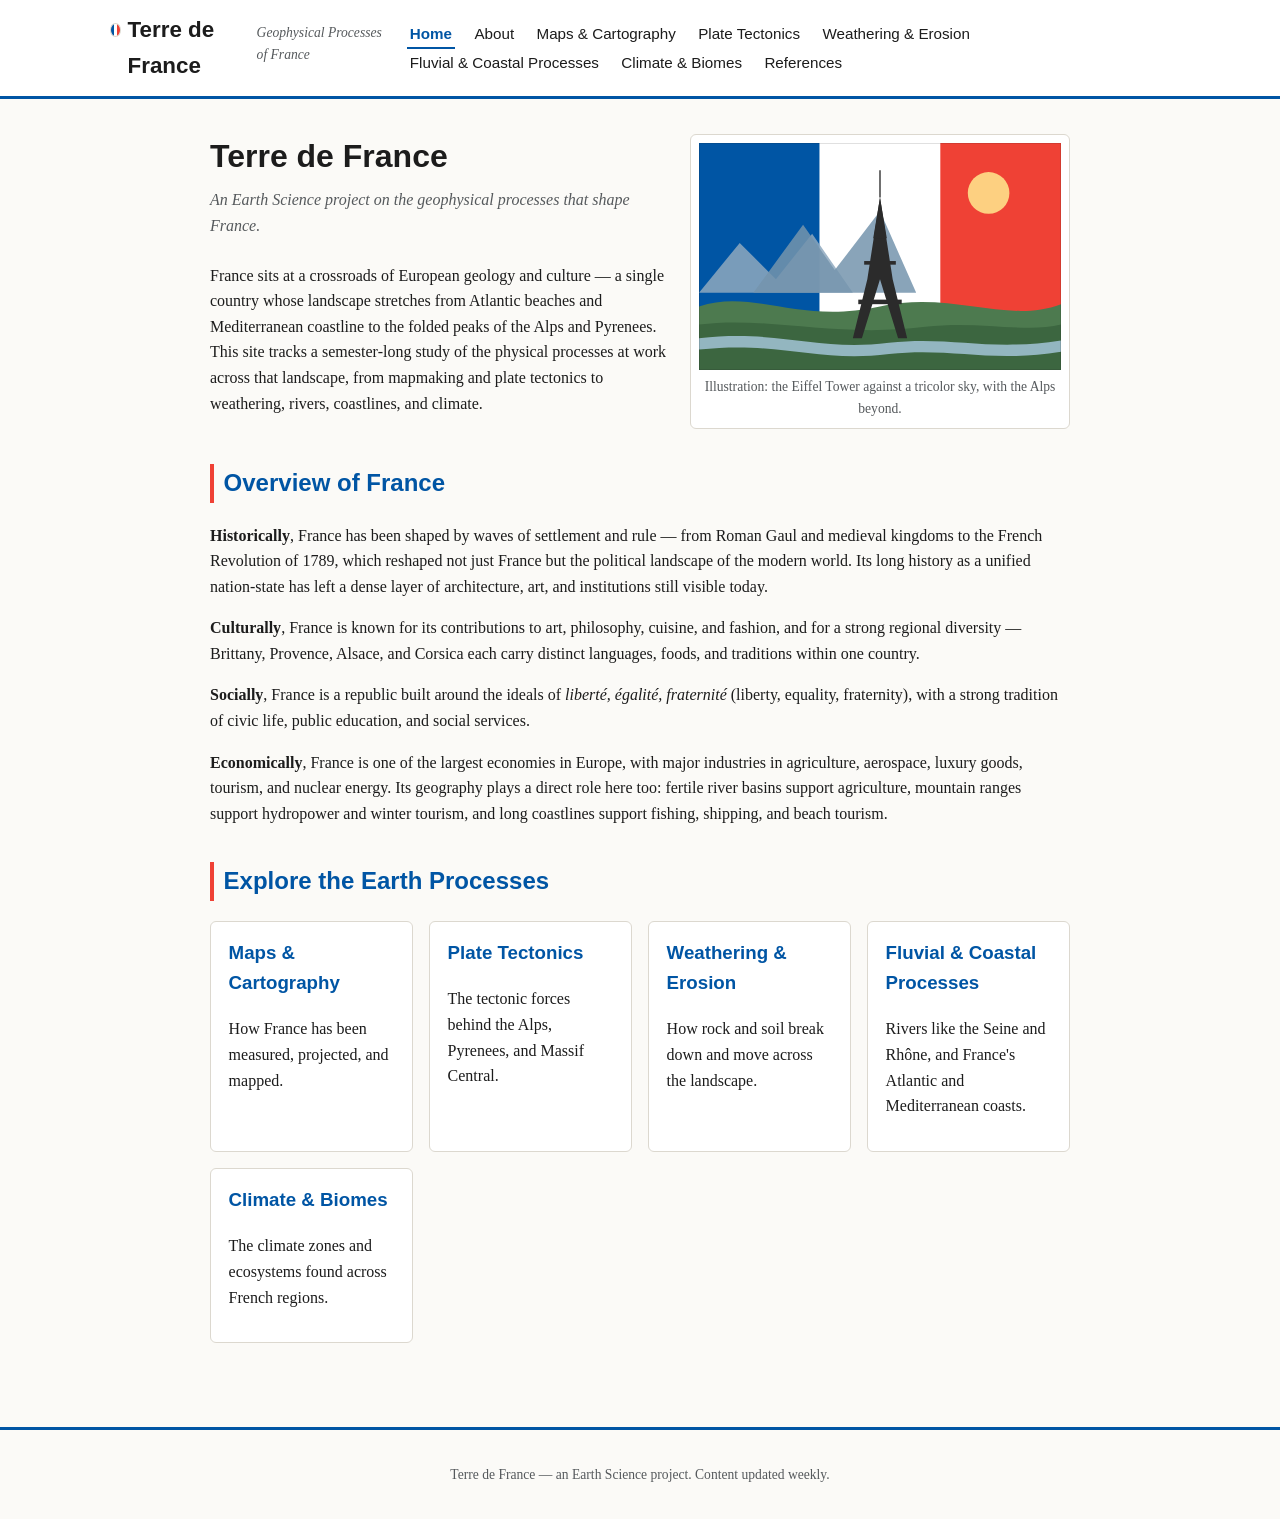
==== index.html @ 57cece55 "Inital site" ====
<!DOCTYPE html>
<html lang="en">
<head>
  <meta charset="UTF-8">
  <meta name="viewport" content="width=device-width, initial-scale=1.0">
  <title>Terre de France | Home</title>
  <meta name="description" content="Terre de France: an Earth Science project exploring the geophysical processes that have shaped France.">
  <link rel="stylesheet" href="css/style.css">
</head>
<body>
  <a href="#main-content" class="skip-link">Skip to main content</a>

  <header class="site-header">
    <div class="header-inner">
      <a href="index.html" class="site-title">
        <span class="flag-dot" aria-hidden="true"></span>
        Terre de France
        <span class="subtitle">Geophysical Processes of France</span>
      </a>
      <button class="nav-toggle" aria-expanded="false" aria-label="Toggle navigation menu">&#9776; Menu</button>
      <nav class="main-nav" aria-label="Primary">
        <ul>
          <li><a href="index.html">Home</a></li>
          <li><a href="about.html">About</a></li>
          <li><a href="maps-cartography.html">Maps &amp; Cartography</a></li>
          <li><a href="plate-tectonics.html">Plate Tectonics</a></li>
          <li><a href="weathering-erosion.html">Weathering &amp; Erosion</a></li>
          <li><a href="fluvial-coastlines.html">Fluvial &amp; Coastal Processes</a></li>
          <li><a href="climate-biomes.html">Climate &amp; Biomes</a></li>
          <li><a href="references.html">References</a></li>
        </ul>
      </nav>
    </div>
  </header>

  <main id="main-content">
    <div class="hero">
      <div>
        <div class="page-header" style="border-bottom:none; padding-bottom:0;">
          <h1>Terre de France</h1>
          <p class="lede">An Earth Science project on the geophysical processes that shape France.</p>
        </div>
        <p>
          France sits at a crossroads of European geology and culture &mdash; a single
          country whose landscape stretches from Atlantic beaches and Mediterranean
          coastline to the folded peaks of the Alps and Pyrenees. This site tracks a
          semester-long study of the physical processes at work across that
          landscape, from mapmaking and plate tectonics to weathering, rivers,
          coastlines, and climate.
        </p>
      </div>
      <figure>
        <img src="images/france-hero.svg" alt="Stylized illustration of the Eiffel Tower with the French tricolor sky and the Alps in the background.">
        <figcaption>Illustration: the Eiffel Tower against a tricolor sky, with the Alps beyond.</figcaption>
      </figure>
    </div>

    <section aria-labelledby="overview-heading">
      <h2 id="overview-heading">Overview of France</h2>
      <p>
        <strong>Historically</strong>, France has been shaped by waves of settlement
        and rule &mdash; from Roman Gaul and medieval kingdoms to the French
        Revolution of 1789, which reshaped not just France but the political
        landscape of the modern world. Its long history as a unified nation-state
        has left a dense layer of architecture, art, and institutions still visible
        today.
      </p>
      <p>
        <strong>Culturally</strong>, France is known for its contributions to art,
        philosophy, cuisine, and fashion, and for a strong regional diversity &mdash;
        Brittany, Provence, Alsace, and Corsica each carry distinct languages,
        foods, and traditions within one country.
      </p>
      <p>
        <strong>Socially</strong>, France is a republic built around the ideals of
        <em>liberté, égalité, fraternité</em> (liberty, equality, fraternity), with a
        strong tradition of civic life, public education, and social services.
      </p>
      <p>
        <strong>Economically</strong>, France is one of the largest economies in
        Europe, with major industries in agriculture, aerospace, luxury goods,
        tourism, and nuclear energy. Its geography plays a direct role here too:
        fertile river basins support agriculture, mountain ranges support hydropower
        and winter tourism, and long coastlines support fishing, shipping, and beach
        tourism.
      </p>
    </section>

    <section aria-labelledby="explore-heading">
      <h2 id="explore-heading">Explore the Earth Processes</h2>
      <div class="card-grid">
        <div class="card">
          <h3><a href="maps-cartography.html">Maps &amp; Cartography</a></h3>
          <p>How France has been measured, projected, and mapped.</p>
        </div>
        <div class="card">
          <h3><a href="plate-tectonics.html">Plate Tectonics</a></h3>
          <p>The tectonic forces behind the Alps, Pyrenees, and Massif Central.</p>
        </div>
        <div class="card">
          <h3><a href="weathering-erosion.html">Weathering &amp; Erosion</a></h3>
          <p>How rock and soil break down and move across the landscape.</p>
        </div>
        <div class="card">
          <h3><a href="fluvial-coastlines.html">Fluvial &amp; Coastal Processes</a></h3>
          <p>Rivers like the Seine and Rhône, and France's Atlantic and Mediterranean coasts.</p>
        </div>
        <div class="card">
          <h3><a href="climate-biomes.html">Climate &amp; Biomes</a></h3>
          <p>The climate zones and ecosystems found across French regions.</p>
        </div>
      </div>
    </section>
  </main>

  <footer class="site-footer">
    <p>Terre de France &mdash; an Earth Science project. Content updated weekly.</p>
  </footer>

  <script src="js/main.js"></script>
</body>
</html>
---- css/style.css ----
/* ==========================================================================
   TerreDeFrance — shared stylesheet
   ========================================================================== */

:root {
  --color-blue: #0055a4;
  --color-red: #ef4135;
  --color-ink: #1c1c1c;
  --color-muted: #55595c;
  --color-bg: #fbfaf7;
  --color-panel: #ffffff;
  --color-border: #dcd8cf;
  --max-width: 900px;
  --radius: 6px;
  --font-body: "Georgia", "Iowan Old Style", "Palatino Linotype", serif;
  --font-heading: "Trebuchet MS", "Segoe UI", Verdana, sans-serif;
}

* {
  box-sizing: border-box;
}

html {
  scroll-behavior: smooth;
}

body {
  margin: 0;
  font-family: var(--font-body);
  color: var(--color-ink);
  background: var(--color-bg);
  line-height: 1.6;
}

img {
  max-width: 100%;
  display: block;
}

a {
  color: var(--color-blue);
  text-decoration: none;
}

a:hover,
a:focus {
  text-decoration: underline;
}

/* ---------- Skip link ---------- */
.skip-link {
  position: absolute;
  left: -999px;
  top: 0;
  background: var(--color-red);
  color: #fff;
  padding: 0.5rem 1rem;
  z-index: 100;
}

.skip-link:focus {
  left: 0;
}

/* ---------- Site header / nav ---------- */
.site-header {
  background: var(--color-panel);
  border-bottom: 3px solid var(--color-blue);
  position: sticky;
  top: 0;
  z-index: 50;
}

.header-inner {
  max-width: 1100px;
  margin: 0 auto;
  padding: 0.75rem 1.25rem;
  display: flex;
  align-items: center;
  justify-content: space-between;
  gap: 1rem;
}

.site-title {
  font-family: var(--font-heading);
  font-size: 1.4rem;
  font-weight: bold;
  color: var(--color-ink);
  display: flex;
  align-items: baseline;
  gap: 0.4rem;
}

.site-title .flag-dot {
  display: inline-flex;
  width: 0.9rem;
  height: 0.9rem;
  border-radius: 50%;
  background: linear-gradient(90deg, var(--color-blue) 33%, #fff 33% 66%, var(--color-red) 66%);
  border: 1px solid var(--color-border);
}

.site-title .subtitle {
  font-family: var(--font-body);
  font-style: italic;
  font-size: 0.85rem;
  color: var(--color-muted);
  font-weight: normal;
}

.nav-toggle {
  display: none;
  background: none;
  border: 1px solid var(--color-border);
  border-radius: var(--radius);
  padding: 0.4rem 0.6rem;
  font-size: 1rem;
  cursor: pointer;
}

.main-nav ul {
  list-style: none;
  margin: 0;
  padding: 0;
  display: flex;
  flex-wrap: wrap;
  gap: 0.25rem 1rem;
}

.main-nav a {
  font-family: var(--font-heading);
  font-size: 0.95rem;
  color: var(--color-ink);
  padding: 0.35rem 0.2rem;
  border-bottom: 2px solid transparent;
}

.main-nav a:hover {
  text-decoration: none;
  border-bottom-color: var(--color-red);
}

.main-nav a[aria-current="page"] {
  color: var(--color-blue);
  border-bottom-color: var(--color-blue);
  font-weight: bold;
}

/* ---------- Layout ---------- */
main {
  max-width: var(--max-width);
  margin: 0 auto;
  padding: 2rem 1.25rem 3rem;
}

.page-header {
  margin-bottom: 1.5rem;
  border-bottom: 1px solid var(--color-border);
  padding-bottom: 1rem;
}

.page-header h1 {
  font-family: var(--font-heading);
  margin: 0 0 0.35rem;
  color: var(--color-ink);
}

.page-header .lede {
  color: var(--color-muted);
  font-style: italic;
  margin: 0;
}

section {
  margin-bottom: 2.25rem;
}

h2 {
  font-family: var(--font-heading);
  color: var(--color-blue);
  border-left: 4px solid var(--color-red);
  padding-left: 0.6rem;
  margin-top: 0;
}

h3 {
  font-family: var(--font-heading);
  color: var(--color-ink);
}

/* ---------- Hero (home page) ---------- */
.hero {
  display: grid;
  grid-template-columns: 1.2fr 1fr;
  gap: 1.5rem;
  align-items: center;
  margin-bottom: 2rem;
}

.hero figure {
  margin: 0;
  background: var(--color-panel);
  border: 1px solid var(--color-border);
  border-radius: var(--radius);
  padding: 0.5rem;
}

.hero figcaption {
  font-size: 0.85rem;
  color: var(--color-muted);
  text-align: center;
  margin-top: 0.4rem;
}

/* ---------- Cards / grids ---------- */
.card-grid {
  display: grid;
  grid-template-columns: repeat(auto-fit, minmax(200px, 1fr));
  gap: 1rem;
}

.card {
  background: var(--color-panel);
  border: 1px solid var(--color-border);
  border-radius: var(--radius);
  padding: 1rem 1.1rem;
}

.card h3 {
  margin-top: 0;
}

/* ---------- Fact / callout boxes ---------- */
.callout {
  background: var(--color-panel);
  border-left: 4px solid var(--color-blue);
  border-radius: var(--radius);
  padding: 1rem 1.25rem;
}

.callout.reflection {
  border-left-color: var(--color-red);
}

.scripture {
  font-style: italic;
  border-left: 3px solid var(--color-border);
  padding-left: 1rem;
  color: var(--color-muted);
}

.placeholder-note {
  display: inline-block;
  background: #fff7e6;
  border: 1px dashed #c9a34e;
  color: #6b5215;
  font-family: var(--font-heading);
  font-size: 0.82rem;
  padding: 0.5rem 0.75rem;
  border-radius: var(--radius);
  margin: 0.5rem 0 1rem;
}

/* ---------- Research placeholder pages ---------- */
.research-status {
  display: inline-block;
  background: #eef4fb;
  color: var(--color-blue);
  font-family: var(--font-heading);
  font-size: 0.8rem;
  padding: 0.25rem 0.6rem;
  border-radius: 999px;
  border: 1px solid var(--color-blue);
}

.topic-nav {
  margin-top: 2.5rem;
  padding-top: 1rem;
  border-top: 1px solid var(--color-border);
  display: flex;
  justify-content: space-between;
  font-family: var(--font-heading);
  font-size: 0.9rem;
}

/* ---------- References page ---------- */
.reference-list {
  list-style: none;
  margin: 0;
  padding: 0;
}

.reference-list li {
  padding: 0.9rem 0;
  border-bottom: 1px solid var(--color-border);
}

.reference-entry {
  padding-left: 2rem;
  text-indent: -2rem;
}

.reference-entry.example {
  color: var(--color-muted);
}

.reference-entry .tag {
  display: inline-block;
  font-family: var(--font-heading);
  font-size: 0.75rem;
  background: #f1efe8;
  border: 1px solid var(--color-border);
  padding: 0.1rem 0.4rem;
  border-radius: 4px;
  margin-right: 0.4rem;
  text-indent: 0;
}

/* ---------- Footer ---------- */
.site-footer {
  border-top: 3px solid var(--color-blue);
  padding: 1.25rem;
  text-align: center;
  font-size: 0.85rem;
  color: var(--color-muted);
}

/* ---------- Responsive ---------- */
@media (max-width: 700px) {
  .hero {
    grid-template-columns: 1fr;
  }

  .nav-toggle {
    display: inline-block;
  }

  .main-nav {
    display: none;
    width: 100%;
  }

  .main-nav.open {
    display: block;
  }

  .main-nav ul {
    flex-direction: column;
    padding: 0.5rem 0 0.75rem;
  }

  .header-inner {
    flex-wrap: wrap;
  }
}
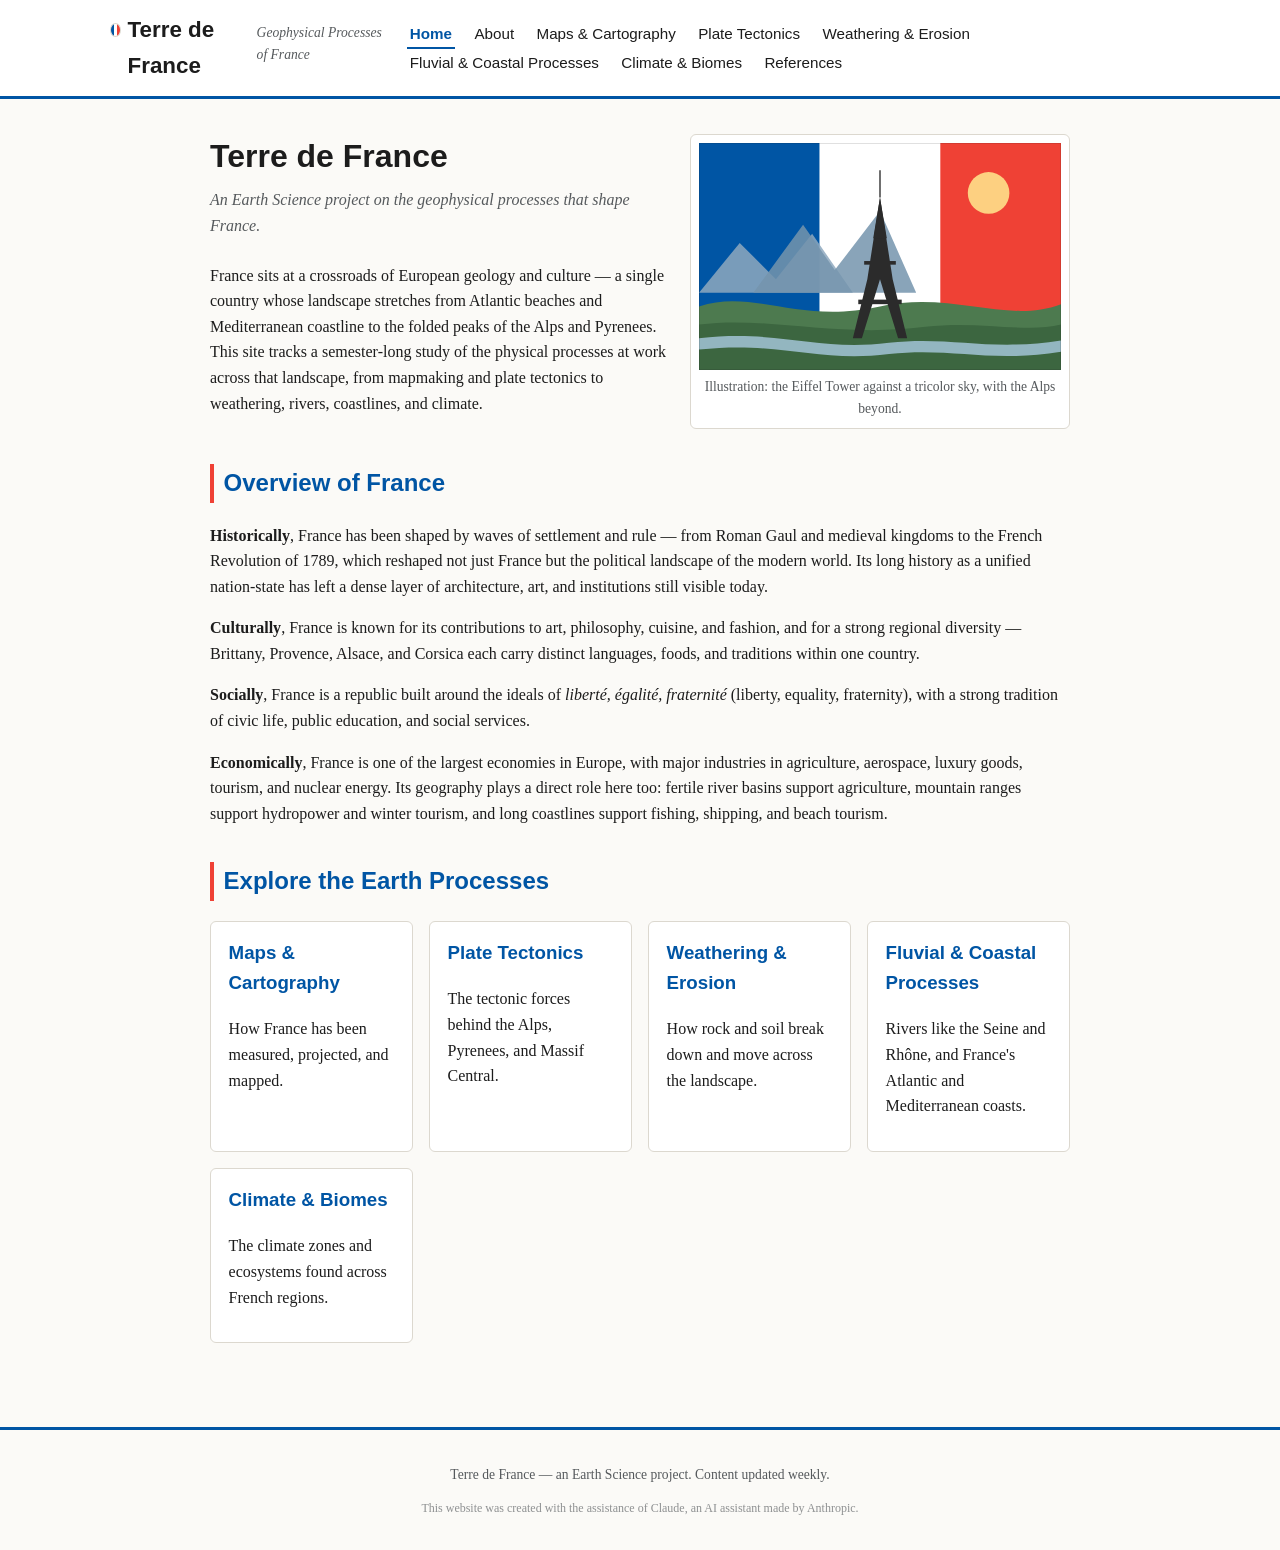
==== commit dd595555: "Added AI Disclaimer to footer" ====
--- a/index.html
+++ b/index.html
@@ -115,6 +115,7 @@
 
   <footer class="site-footer">
     <p>Terre de France &mdash; an Earth Science project. Content updated weekly.</p>
+    <p class="footer-disclaimer">This website was created with the assistance of Claude, an AI assistant made by Anthropic.</p>
   </footer>
 
   <script src="js/main.js"></script>
--- a/css/style.css
+++ b/css/style.css
@@ -325,6 +325,12 @@
   color: var(--color-muted);
 }
 
+.footer-disclaimer {
+  margin-top: 0.4rem;
+  font-size: 0.75rem;
+  opacity: 0.65;
+}
+
 /* ---------- Responsive ---------- */
 @media (max-width: 700px) {
   .hero {
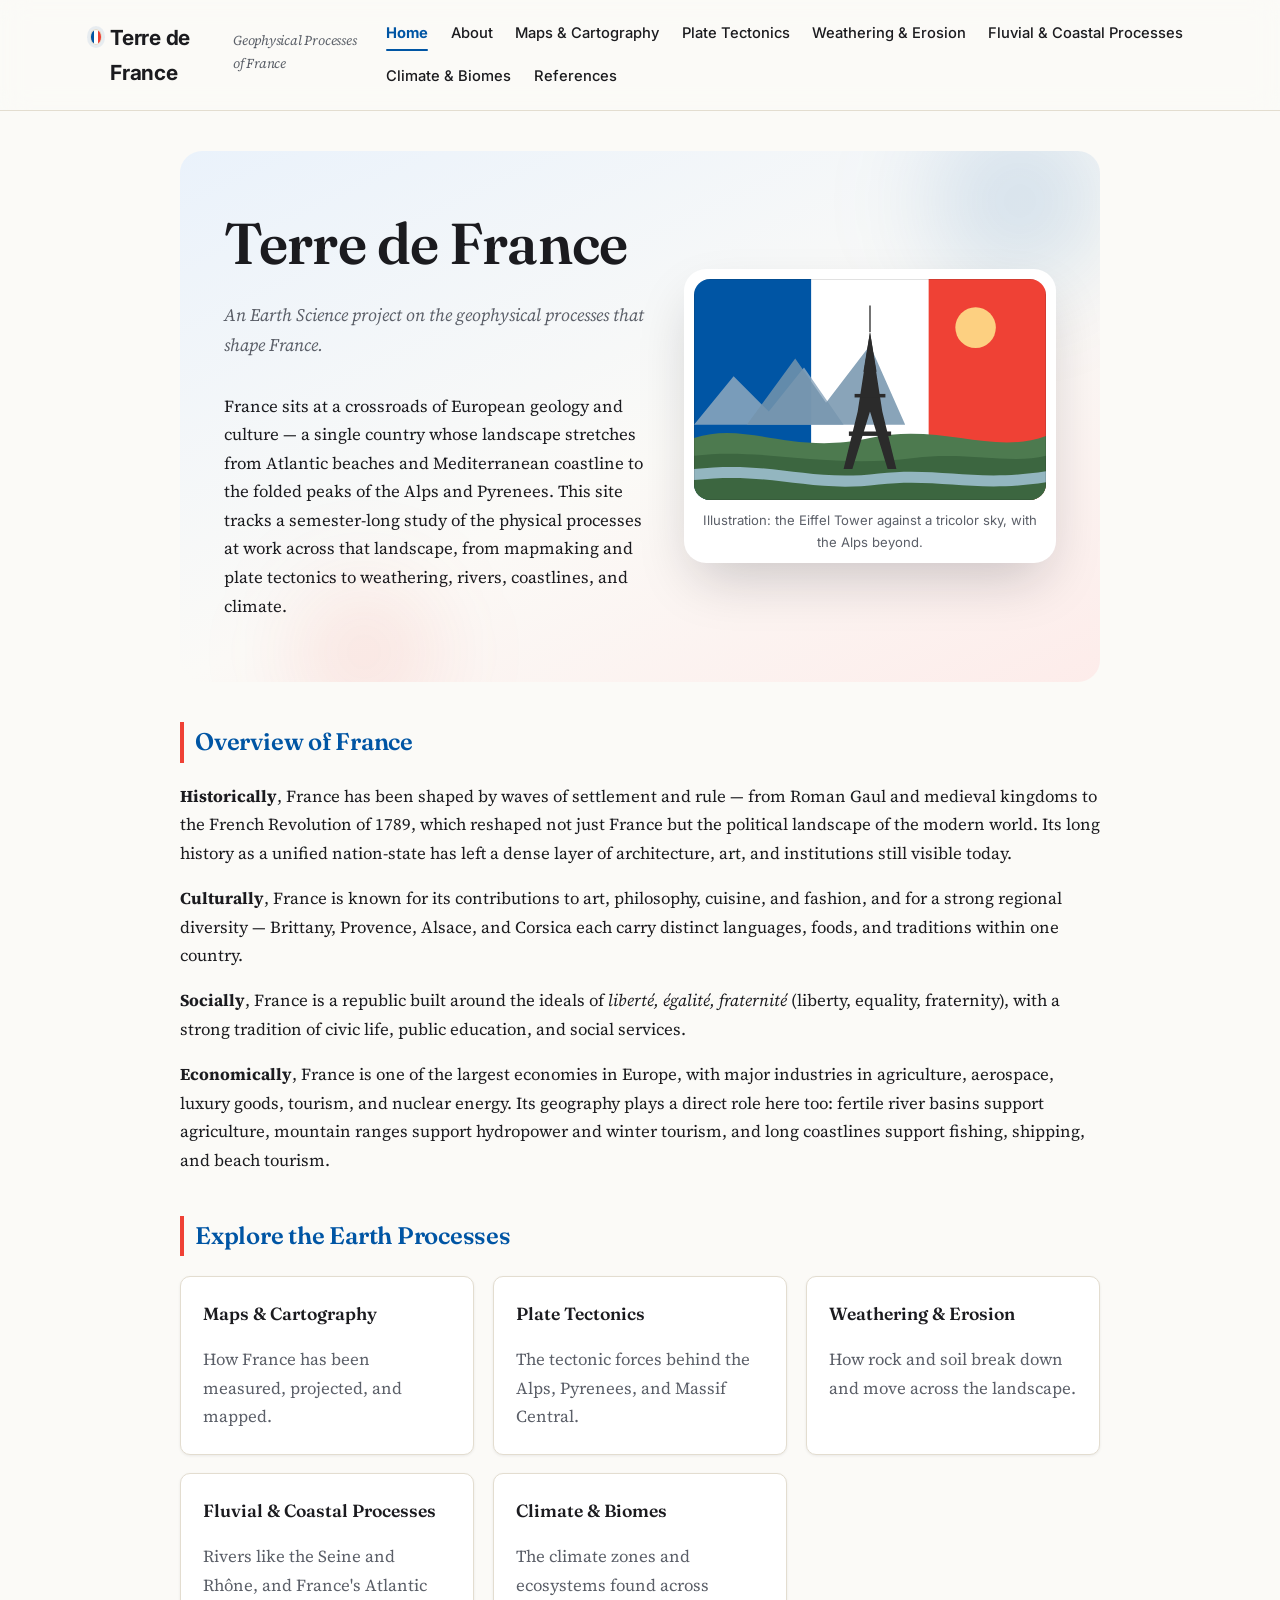
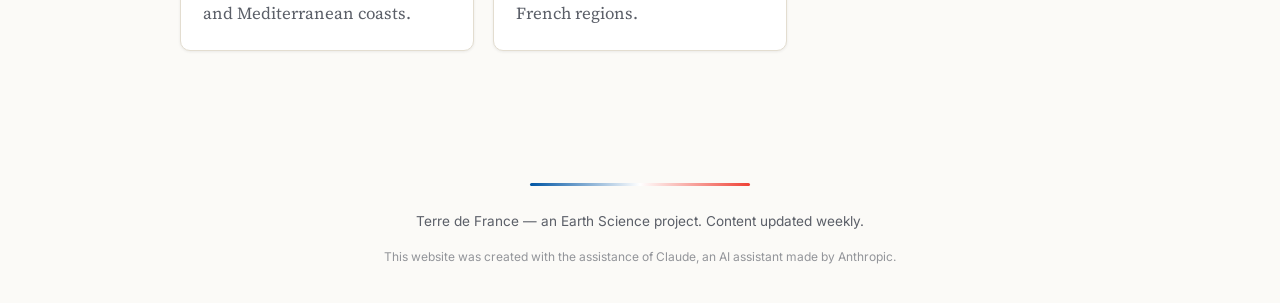
==== commit 6f68d0b1: "Added animations and general mondern website updates" ====
--- a/index.html
+++ b/index.html
@@ -5,6 +5,9 @@
   <meta name="viewport" content="width=device-width, initial-scale=1.0">
   <title>Terre de France | Home</title>
   <meta name="description" content="Terre de France: an Earth Science project exploring the geophysical processes that have shaped France.">
+  <link rel="preconnect" href="https://fonts.googleapis.com">
+  <link rel="preconnect" href="https://fonts.gstatic.com" crossorigin>
+  <link href="https://fonts.googleapis.com/css2?family=Fraunces:opsz,wght@9..144,500;9..144,600;9..144,700&family=Source+Serif+4:opsz,wght@8..60,400;8..60,600&family=Inter:wght@400;500;600;700&display=swap" rel="stylesheet">
   <link rel="stylesheet" href="css/style.css">
 </head>
 <body>
--- a/css/style.css
+++ b/css/style.css
@@ -4,16 +4,31 @@
 
 :root {
   --color-blue: #0055a4;
+  --color-blue-deep: #00385f;
+  --color-blue-tint: #eaf2fb;
   --color-red: #ef4135;
-  --color-ink: #1c1c1c;
-  --color-muted: #55595c;
+  --color-red-deep: #b92a20;
+  --color-red-tint: #fdecea;
+  --color-ink: #1b1b1f;
+  --color-muted: #5b5f68;
   --color-bg: #fbfaf7;
   --color-panel: #ffffff;
-  --color-border: #dcd8cf;
-  --max-width: 900px;
-  --radius: 6px;
-  --font-body: "Georgia", "Iowan Old Style", "Palatino Linotype", serif;
-  --font-heading: "Trebuchet MS", "Segoe UI", Verdana, sans-serif;
+  --color-border: #e3ddd0;
+
+  --max-width: 960px;
+  --radius: 10px;
+  --radius-lg: 22px;
+
+  --shadow-sm: 0 1px 3px rgba(20, 20, 30, 0.07);
+  --shadow-md: 0 10px 30px -6px rgba(20, 20, 30, 0.14);
+  --shadow-lg: 0 24px 56px -12px rgba(20, 20, 30, 0.22);
+
+  --font-display: "Fraunces", "Iowan Old Style", Georgia, serif;
+  --font-body: "Source Serif 4", Georgia, "Iowan Old Style", serif;
+  --font-heading: "Fraunces", "Iowan Old Style", Georgia, serif;
+  --font-ui: "Inter", "Segoe UI", Verdana, sans-serif;
+
+  --ease: cubic-bezier(0.22, 1, 0.36, 1);
 }
 
 * {
@@ -29,7 +44,8 @@
   font-family: var(--font-body);
   color: var(--color-ink);
   background: var(--color-bg);
-  line-height: 1.6;
+  line-height: 1.7;
+  font-size: 1.05rem;
 }
 
 img {
@@ -40,11 +56,38 @@
 a {
   color: var(--color-blue);
   text-decoration: none;
+  transition: color 0.15s var(--ease);
 }
 
 a:hover,
 a:focus {
   text-decoration: underline;
+  color: var(--color-blue-deep);
+}
+
+::selection {
+  background: var(--color-blue-tint);
+  color: var(--color-blue-deep);
+}
+
+/* ---------- Scroll reveal ---------- */
+[data-reveal] {
+  opacity: 0;
+  transform: translateY(22px);
+  transition: opacity 0.7s var(--ease), transform 0.7s var(--ease);
+}
+
+[data-reveal].is-visible {
+  opacity: 1;
+  transform: none;
+}
+
+@media (prefers-reduced-motion: reduce) {
+  [data-reveal] {
+    opacity: 1 !important;
+    transform: none !important;
+    transition: none !important;
+  }
 }
 
 /* ---------- Skip link ---------- */
@@ -56,6 +99,7 @@
   color: #fff;
   padding: 0.5rem 1rem;
   z-index: 100;
+  border-radius: 0 0 var(--radius) 0;
 }
 
 .skip-link:focus {
@@ -64,17 +108,25 @@
 
 /* ---------- Site header / nav ---------- */
 .site-header {
-  background: var(--color-panel);
-  border-bottom: 3px solid var(--color-blue);
+  background: rgba(251, 250, 247, 0.82);
+  backdrop-filter: blur(14px) saturate(1.3);
+  -webkit-backdrop-filter: blur(14px) saturate(1.3);
+  border-bottom: 1px solid var(--color-border);
   position: sticky;
   top: 0;
   z-index: 50;
+  transition: box-shadow 0.3s var(--ease), background 0.3s var(--ease);
+}
+
+.site-header.is-scrolled {
+  background: rgba(251, 250, 247, 0.94);
+  box-shadow: var(--shadow-sm);
 }
 
 .header-inner {
-  max-width: 1100px;
+  max-width: 1140px;
   margin: 0 auto;
-  padding: 0.75rem 1.25rem;
+  padding: 0.85rem 1.25rem;
   display: flex;
   align-items: center;
   justify-content: space-between;
@@ -82,22 +134,24 @@
 }
 
 .site-title {
-  font-family: var(--font-heading);
-  font-size: 1.4rem;
-  font-weight: bold;
+  font-family: var(--font-ui);
+  font-size: 1.3rem;
+  font-weight: 700;
+  letter-spacing: -0.01em;
   color: var(--color-ink);
   display: flex;
   align-items: baseline;
-  gap: 0.4rem;
+  gap: 0.5rem;
 }
 
 .site-title .flag-dot {
   display: inline-flex;
-  width: 0.9rem;
-  height: 0.9rem;
+  width: 0.95rem;
+  height: 0.95rem;
   border-radius: 50%;
   background: linear-gradient(90deg, var(--color-blue) 33%, #fff 33% 66%, var(--color-red) 66%);
   border: 1px solid var(--color-border);
+  box-shadow: 0 0 0 3px rgba(0, 85, 164, 0.08);
 }
 
 .site-title .subtitle {
@@ -112,10 +166,17 @@
   display: none;
   background: none;
   border: 1px solid var(--color-border);
-  border-radius: var(--radius);
-  padding: 0.4rem 0.6rem;
-  font-size: 1rem;
+  border-radius: 999px;
+  padding: 0.45rem 0.9rem;
+  font-family: var(--font-ui);
+  font-size: 0.9rem;
   cursor: pointer;
+  transition: border-color 0.2s var(--ease), background 0.2s var(--ease);
+}
+
+.nav-toggle:hover {
+  border-color: var(--color-blue);
+  background: var(--color-blue-tint);
 }
 
 .main-nav ul {
@@ -124,110 +185,230 @@
   padding: 0;
   display: flex;
   flex-wrap: wrap;
-  gap: 0.25rem 1rem;
+  gap: 0.25rem 1.1rem;
 }
 
 .main-nav a {
-  font-family: var(--font-heading);
-  font-size: 0.95rem;
-  color: var(--color-ink);
-  padding: 0.35rem 0.2rem;
-  border-bottom: 2px solid transparent;
+  position: relative;
+  font-family: var(--font-ui);
+  font-size: 0.92rem;
+  font-weight: 500;
+  color: var(--color-ink);
+  padding: 0.45rem 0.15rem;
+  display: inline-block;
+}
+
+.main-nav a::after {
+  content: "";
+  position: absolute;
+  left: 0.15rem;
+  right: 0.15rem;
+  bottom: 0.15rem;
+  height: 2px;
+  background: var(--color-red);
+  border-radius: 2px;
+  transform: scaleX(0);
+  transform-origin: left;
+  transition: transform 0.25s var(--ease);
 }
 
 .main-nav a:hover {
   text-decoration: none;
-  border-bottom-color: var(--color-red);
+  color: var(--color-ink);
+}
+
+.main-nav a:hover::after {
+  transform: scaleX(1);
 }
 
 .main-nav a[aria-current="page"] {
   color: var(--color-blue);
-  border-bottom-color: var(--color-blue);
-  font-weight: bold;
+  font-weight: 700;
+}
+
+.main-nav a[aria-current="page"]::after {
+  background: var(--color-blue);
+  transform: scaleX(1);
 }
 
 /* ---------- Layout ---------- */
 main {
   max-width: var(--max-width);
   margin: 0 auto;
-  padding: 2rem 1.25rem 3rem;
+  padding: 2.5rem 1.25rem 4rem;
 }
 
 .page-header {
-  margin-bottom: 1.5rem;
+  margin-bottom: 2rem;
   border-bottom: 1px solid var(--color-border);
-  padding-bottom: 1rem;
+  padding-bottom: 1.25rem;
 }
 
 .page-header h1 {
-  font-family: var(--font-heading);
-  margin: 0 0 0.35rem;
+  font-family: var(--font-display);
+  font-size: clamp(2rem, 4.5vw, 2.85rem);
+  font-weight: 600;
+  letter-spacing: -0.015em;
+  margin: 0 0 0.5rem;
   color: var(--color-ink);
 }
 
 .page-header .lede {
   color: var(--color-muted);
   font-style: italic;
+  font-size: 1.1rem;
   margin: 0;
 }
 
 section {
-  margin-bottom: 2.25rem;
+  margin-bottom: 2.5rem;
 }
 
 h2 {
-  font-family: var(--font-heading);
+  font-family: var(--font-display);
+  font-weight: 600;
+  font-size: 1.5rem;
+  letter-spacing: -0.01em;
   color: var(--color-blue);
   border-left: 4px solid var(--color-red);
-  padding-left: 0.6rem;
+  padding-left: 0.7rem;
   margin-top: 0;
 }
 
 h3 {
   font-family: var(--font-heading);
+  font-weight: 600;
   color: var(--color-ink);
 }
 
 /* ---------- Hero (home page) ---------- */
 .hero {
+  position: relative;
   display: grid;
-  grid-template-columns: 1.2fr 1fr;
-  gap: 1.5rem;
+  grid-template-columns: 1.15fr 1fr;
+  gap: 2rem;
   align-items: center;
-  margin-bottom: 2rem;
+  margin-bottom: 2.5rem;
+  padding: 2.75rem;
+  border-radius: var(--radius-lg);
+  background: linear-gradient(155deg, var(--color-blue-tint) 0%, var(--color-bg) 55%, var(--color-red-tint) 100%);
+  overflow: hidden;
+  isolation: isolate;
+}
+
+.hero::before,
+.hero::after {
+  content: "";
+  position: absolute;
+  border-radius: 50%;
+  filter: blur(40px);
+  z-index: -1;
+}
+
+.hero::before {
+  width: 280px;
+  height: 280px;
+  top: -90px;
+  right: -60px;
+  background: radial-gradient(circle, rgba(0, 85, 164, 0.18), transparent 70%);
+}
+
+.hero::after {
+  width: 220px;
+  height: 220px;
+  bottom: -80px;
+  left: 8%;
+  background: radial-gradient(circle, rgba(239, 65, 53, 0.14), transparent 70%);
+}
+
+.hero .page-header h1 {
+  font-size: clamp(2.4rem, 5.5vw, 3.6rem);
 }
 
 .hero figure {
   margin: 0;
   background: var(--color-panel);
-  border: 1px solid var(--color-border);
-  border-radius: var(--radius);
-  padding: 0.5rem;
+  border-radius: var(--radius-lg);
+  padding: 0.6rem;
+  box-shadow: var(--shadow-lg);
+  transition: transform 0.4s var(--ease), box-shadow 0.4s var(--ease);
+}
+
+.hero figure:hover {
+  transform: translateY(-4px) rotate(-0.4deg);
+  box-shadow: var(--shadow-lg), 0 0 0 1px rgba(0, 85, 164, 0.08);
+}
+
+.hero figure img {
+  border-radius: calc(var(--radius-lg) - 6px);
 }
 
 .hero figcaption {
-  font-size: 0.85rem;
+  font-family: var(--font-ui);
+  font-size: 0.82rem;
   color: var(--color-muted);
   text-align: center;
-  margin-top: 0.4rem;
+  margin-top: 0.6rem;
 }
 
 /* ---------- Cards / grids ---------- */
 .card-grid {
   display: grid;
-  grid-template-columns: repeat(auto-fit, minmax(200px, 1fr));
-  gap: 1rem;
+  grid-template-columns: repeat(auto-fit, minmax(220px, 1fr));
+  gap: 1.15rem;
 }
 
 .card {
+  position: relative;
   background: var(--color-panel);
   border: 1px solid var(--color-border);
   border-radius: var(--radius);
-  padding: 1rem 1.1rem;
+  padding: 1.35rem 1.4rem;
+  box-shadow: var(--shadow-sm);
+  transition: transform 0.3s var(--ease), box-shadow 0.3s var(--ease), border-color 0.3s var(--ease);
+  overflow: hidden;
+}
+
+.card::before {
+  content: "";
+  position: absolute;
+  top: 0;
+  left: 0;
+  right: 0;
+  height: 3px;
+  background: linear-gradient(90deg, var(--color-blue), var(--color-red));
+  transform: scaleX(0);
+  transform-origin: left;
+  transition: transform 0.3s var(--ease);
+}
+
+.card:hover {
+  transform: translateY(-5px);
+  box-shadow: var(--shadow-md);
+  border-color: transparent;
+}
+
+.card:hover::before {
+  transform: scaleX(1);
 }
 
 .card h3 {
   margin-top: 0;
+  font-size: 1.1rem;
+}
+
+.card h3 a {
+  color: var(--color-ink);
+}
+
+.card h3 a:hover {
+  color: var(--color-blue);
+  text-decoration: none;
+}
+
+.card p {
+  color: var(--color-muted);
+  margin-bottom: 0;
 }
 
 /* ---------- Fact / callout boxes ---------- */
@@ -235,7 +416,8 @@
   background: var(--color-panel);
   border-left: 4px solid var(--color-blue);
   border-radius: var(--radius);
-  padding: 1rem 1.25rem;
+  padding: 1.15rem 1.4rem;
+  box-shadow: var(--shadow-sm);
 }
 
 .callout.reflection {
@@ -245,8 +427,10 @@
 .scripture {
   font-style: italic;
   border-left: 3px solid var(--color-border);
-  padding-left: 1rem;
-  color: var(--color-muted);
+  padding-left: 1.1rem;
+  color: var(--color-muted);
+  font-family: var(--font-display);
+  font-size: 1.08rem;
 }
 
 .placeholder-note {
@@ -254,9 +438,9 @@
   background: #fff7e6;
   border: 1px dashed #c9a34e;
   color: #6b5215;
-  font-family: var(--font-heading);
+  font-family: var(--font-ui);
   font-size: 0.82rem;
-  padding: 0.5rem 0.75rem;
+  padding: 0.5rem 0.85rem;
   border-radius: var(--radius);
   margin: 0.5rem 0 1rem;
 }
@@ -264,23 +448,34 @@
 /* ---------- Research placeholder pages ---------- */
 .research-status {
   display: inline-block;
-  background: #eef4fb;
+  background: var(--color-blue-tint);
   color: var(--color-blue);
-  font-family: var(--font-heading);
-  font-size: 0.8rem;
-  padding: 0.25rem 0.6rem;
+  font-family: var(--font-ui);
+  font-weight: 600;
+  font-size: 0.78rem;
+  padding: 0.3rem 0.75rem;
   border-radius: 999px;
-  border: 1px solid var(--color-blue);
+  margin-top: 0.75rem;
 }
 
 .topic-nav {
-  margin-top: 2.5rem;
-  padding-top: 1rem;
+  margin-top: 3rem;
+  padding-top: 1.25rem;
   border-top: 1px solid var(--color-border);
   display: flex;
   justify-content: space-between;
-  font-family: var(--font-heading);
-  font-size: 0.9rem;
+  font-family: var(--font-ui);
+  font-weight: 500;
+  font-size: 0.92rem;
+}
+
+.topic-nav a {
+  transition: transform 0.2s var(--ease);
+  display: inline-block;
+}
+
+.topic-nav a:hover {
+  transform: translateY(-1px);
 }
 
 /* ---------- References page ---------- */
@@ -306,23 +501,36 @@
 
 .reference-entry .tag {
   display: inline-block;
-  font-family: var(--font-heading);
-  font-size: 0.75rem;
-  background: #f1efe8;
-  border: 1px solid var(--color-border);
-  padding: 0.1rem 0.4rem;
-  border-radius: 4px;
+  font-family: var(--font-ui);
+  font-size: 0.72rem;
+  font-weight: 600;
+  background: var(--color-blue-tint);
+  color: var(--color-blue-deep);
+  border: none;
+  padding: 0.15rem 0.5rem;
+  border-radius: 999px;
   margin-right: 0.4rem;
   text-indent: 0;
 }
 
 /* ---------- Footer ---------- */
 .site-footer {
-  border-top: 3px solid var(--color-blue);
-  padding: 1.25rem;
+  position: relative;
+  padding: 1.75rem 1.25rem 1.5rem;
   text-align: center;
+  font-family: var(--font-ui);
   font-size: 0.85rem;
   color: var(--color-muted);
+}
+
+.site-footer::before {
+  content: "";
+  display: block;
+  height: 3px;
+  max-width: 220px;
+  margin: 0 auto 1.5rem;
+  background: linear-gradient(90deg, var(--color-blue), #fff 50%, var(--color-red));
+  border-radius: 999px;
 }
 
 .footer-disclaimer {
@@ -335,6 +543,7 @@
 @media (max-width: 700px) {
   .hero {
     grid-template-columns: 1fr;
+    padding: 1.75rem;
   }
 
   .nav-toggle {
@@ -355,6 +564,10 @@
     padding: 0.5rem 0 0.75rem;
   }
 
+  .main-nav a::after {
+    display: none;
+  }
+
   .header-inner {
     flex-wrap: wrap;
   }
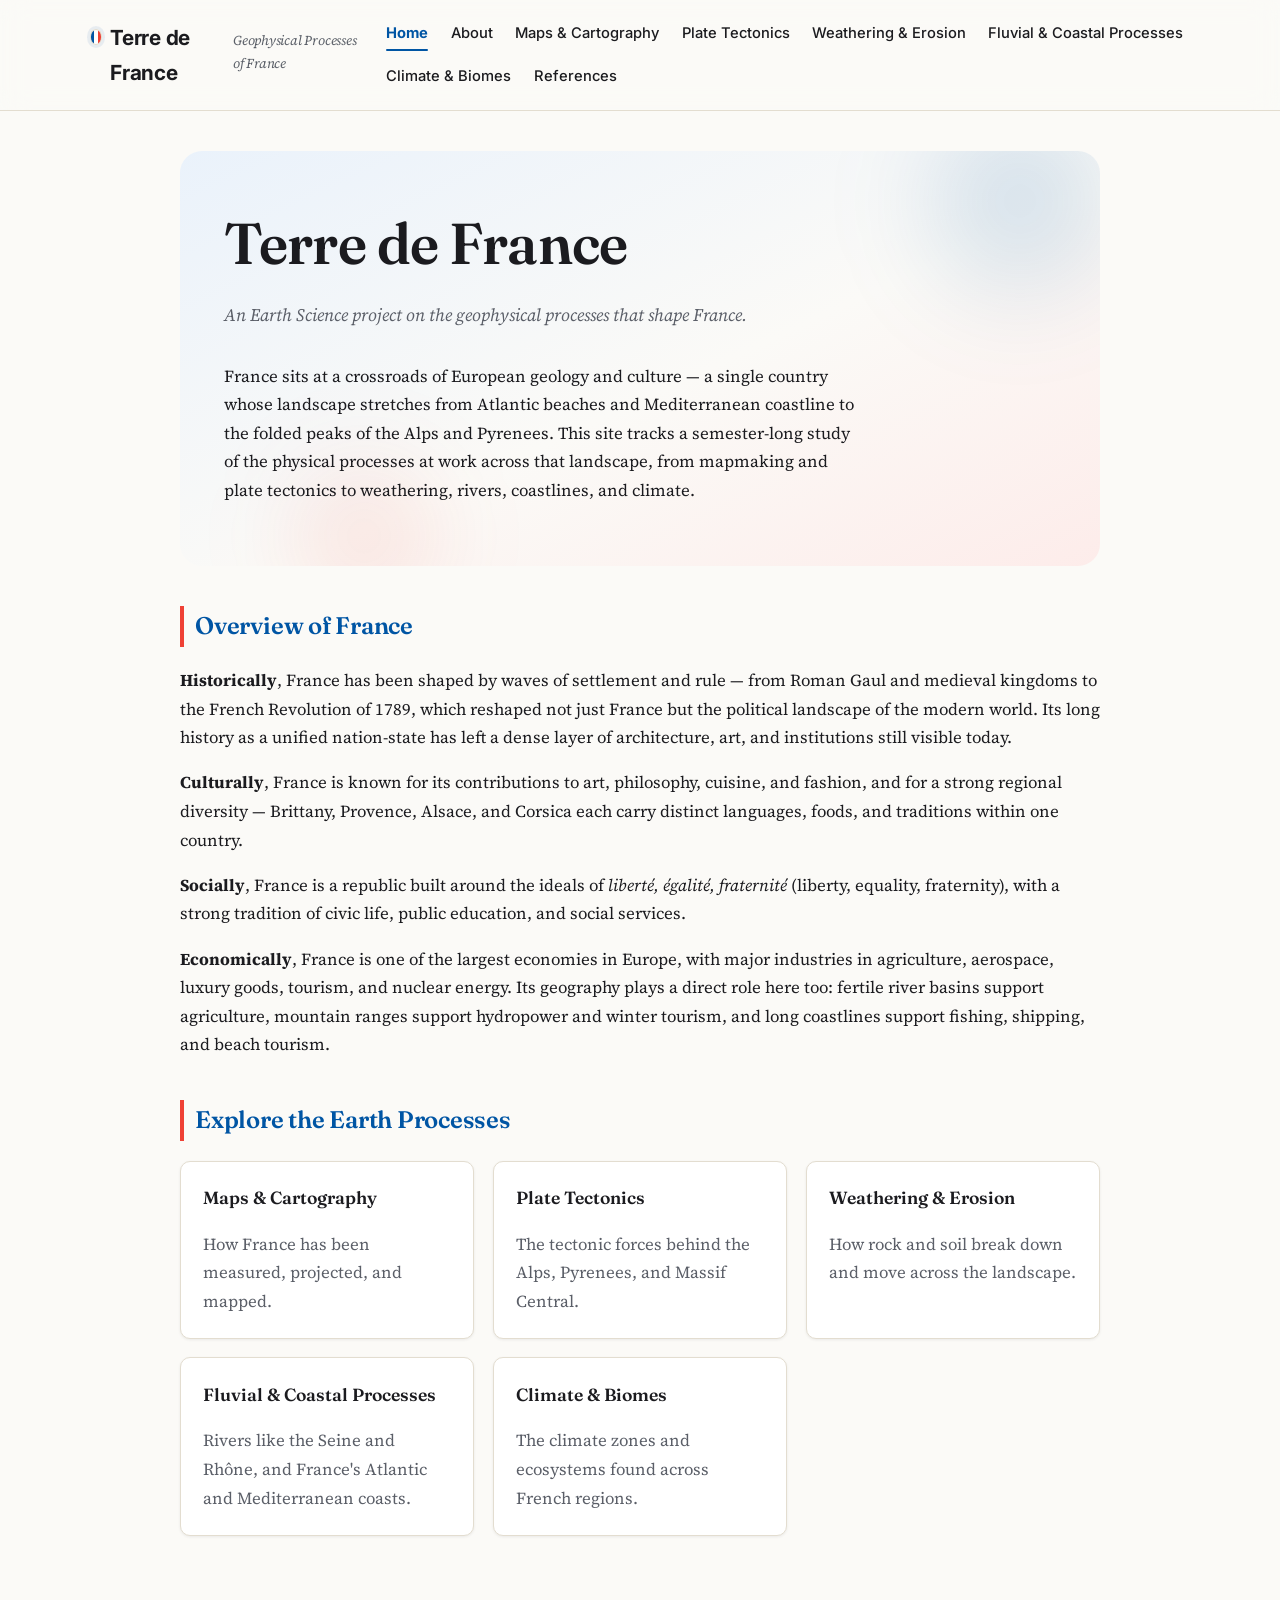
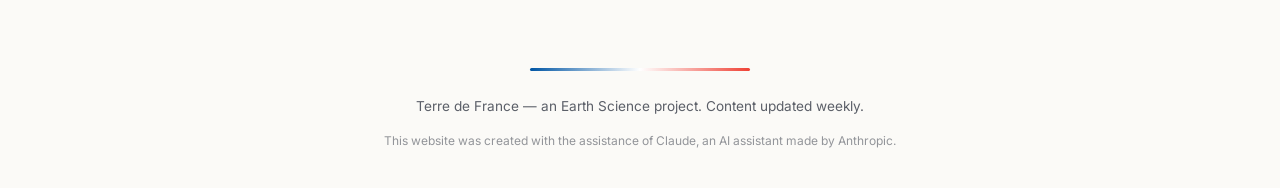
==== commit 076625c2: "Remove hero SVG illustration and simplify homepage hero layout Co-Authored-By: Claude Sonnet 5 <nore" ====
--- a/index.html
+++ b/index.html
@@ -52,10 +52,6 @@
           coastlines, and climate.
         </p>
       </div>
-      <figure>
-        <img src="images/france-hero.svg" alt="Stylized illustration of the Eiffel Tower with the French tricolor sky and the Alps in the background.">
-        <figcaption>Illustration: the Eiffel Tower against a tricolor sky, with the Alps beyond.</figcaption>
-      </figure>
     </div>
 
     <section aria-labelledby="overview-heading">
--- a/css/style.css
+++ b/css/style.css
@@ -284,16 +284,16 @@
 /* ---------- Hero (home page) ---------- */
 .hero {
   position: relative;
-  display: grid;
-  grid-template-columns: 1.15fr 1fr;
-  gap: 2rem;
-  align-items: center;
   margin-bottom: 2.5rem;
   padding: 2.75rem;
   border-radius: var(--radius-lg);
   background: linear-gradient(155deg, var(--color-blue-tint) 0%, var(--color-bg) 55%, var(--color-red-tint) 100%);
   overflow: hidden;
   isolation: isolate;
+}
+
+.hero > div {
+  max-width: 640px;
 }
 
 .hero::before,
@@ -323,32 +323,6 @@
 
 .hero .page-header h1 {
   font-size: clamp(2.4rem, 5.5vw, 3.6rem);
-}
-
-.hero figure {
-  margin: 0;
-  background: var(--color-panel);
-  border-radius: var(--radius-lg);
-  padding: 0.6rem;
-  box-shadow: var(--shadow-lg);
-  transition: transform 0.4s var(--ease), box-shadow 0.4s var(--ease);
-}
-
-.hero figure:hover {
-  transform: translateY(-4px) rotate(-0.4deg);
-  box-shadow: var(--shadow-lg), 0 0 0 1px rgba(0, 85, 164, 0.08);
-}
-
-.hero figure img {
-  border-radius: calc(var(--radius-lg) - 6px);
-}
-
-.hero figcaption {
-  font-family: var(--font-ui);
-  font-size: 0.82rem;
-  color: var(--color-muted);
-  text-align: center;
-  margin-top: 0.6rem;
 }
 
 /* ---------- Cards / grids ---------- */
@@ -542,7 +516,6 @@
 /* ---------- Responsive ---------- */
 @media (max-width: 700px) {
   .hero {
-    grid-template-columns: 1fr;
     padding: 1.75rem;
   }
 
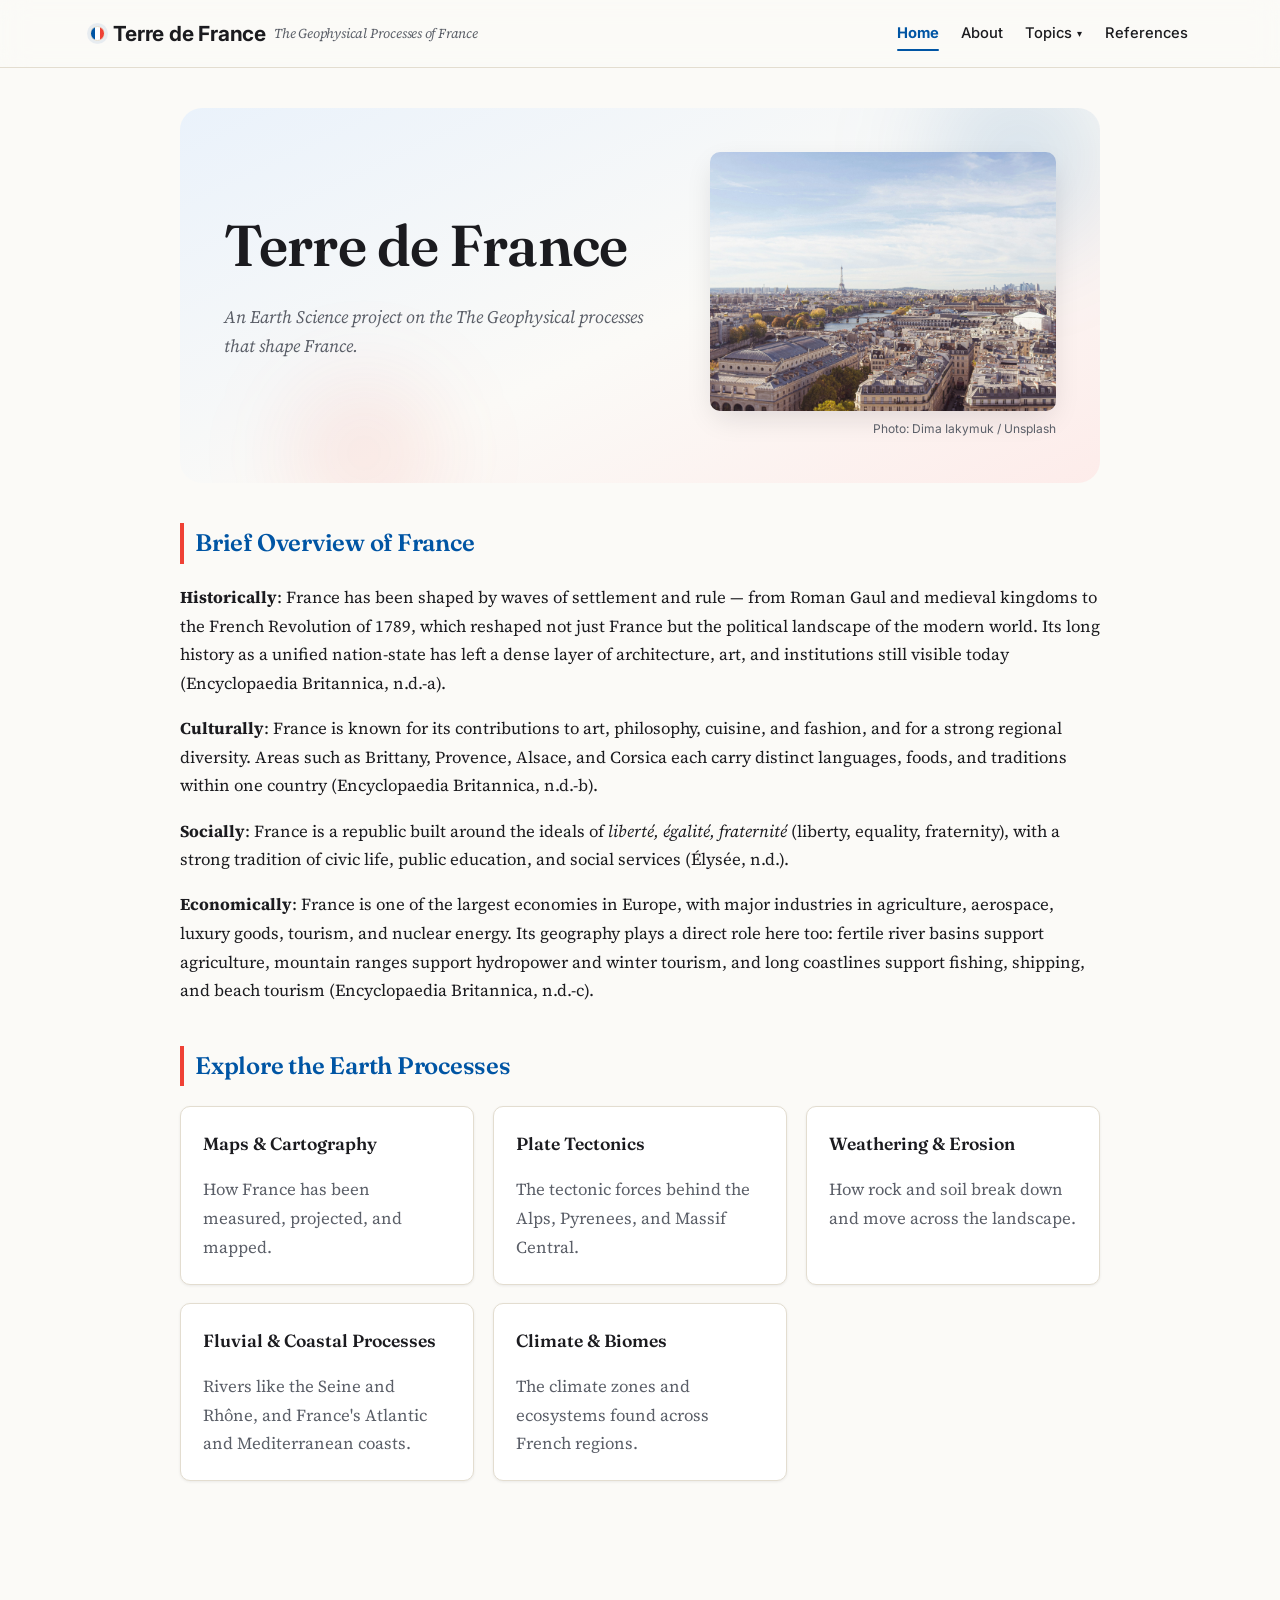
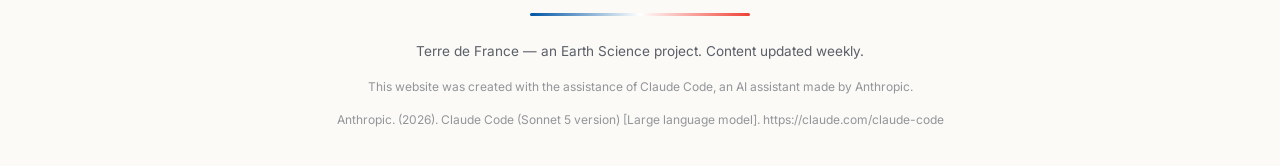
==== commit 23ccf79a: "Made general website improvements and also added many images, references, and text to Home and About" ====
--- a/index.html
+++ b/index.html
@@ -4,11 +4,12 @@
   <meta charset="UTF-8">
   <meta name="viewport" content="width=device-width, initial-scale=1.0">
   <title>Terre de France | Home</title>
-  <meta name="description" content="Terre de France: an Earth Science project exploring the geophysical processes that have shaped France.">
+  <meta name="description" content="Terre de France: an Earth Science project exploring the The Geophysical processes that have shaped France.">
   <link rel="preconnect" href="https://fonts.googleapis.com">
   <link rel="preconnect" href="https://fonts.gstatic.com" crossorigin>
   <link href="https://fonts.googleapis.com/css2?family=Fraunces:opsz,wght@9..144,500;9..144,600;9..144,700&family=Source+Serif+4:opsz,wght@8..60,400;8..60,600&family=Inter:wght@400;500;600;700&display=swap" rel="stylesheet">
   <link rel="stylesheet" href="css/style.css">
+  <link rel="icon" type="image/svg+xml" href="images/favicon.svg">
 </head>
 <body>
   <a href="#main-content" class="skip-link">Skip to main content</a>
@@ -18,18 +19,25 @@
       <a href="index.html" class="site-title">
         <span class="flag-dot" aria-hidden="true"></span>
         Terre de France
-        <span class="subtitle">Geophysical Processes of France</span>
+        <span class="subtitle">The Geophysical Processes of France</span>
       </a>
       <button class="nav-toggle" aria-expanded="false" aria-label="Toggle navigation menu">&#9776; Menu</button>
       <nav class="main-nav" aria-label="Primary">
         <ul>
           <li><a href="index.html">Home</a></li>
           <li><a href="about.html">About</a></li>
-          <li><a href="maps-cartography.html">Maps &amp; Cartography</a></li>
-          <li><a href="plate-tectonics.html">Plate Tectonics</a></li>
-          <li><a href="weathering-erosion.html">Weathering &amp; Erosion</a></li>
-          <li><a href="fluvial-coastlines.html">Fluvial &amp; Coastal Processes</a></li>
-          <li><a href="climate-biomes.html">Climate &amp; Biomes</a></li>
+          <li class="has-dropdown">
+            <button class="dropdown-toggle" type="button" aria-haspopup="true" aria-expanded="false">
+              Topics <span class="caret" aria-hidden="true">&#9662;</span>
+            </button>
+            <ul class="dropdown-menu">
+              <li><a href="maps-cartography.html">Maps &amp; Cartography</a></li>
+              <li><a href="plate-tectonics.html">Plate Tectonics</a></li>
+              <li><a href="weathering-erosion.html">Weathering &amp; Erosion</a></li>
+              <li><a href="fluvial-coastlines.html">Fluvial &amp; Coastal Processes</a></li>
+              <li><a href="climate-biomes.html">Climate &amp; Biomes</a></li>
+            </ul>
+          </li>
           <li><a href="references.html">References</a></li>
         </ul>
       </nav>
@@ -41,47 +49,44 @@
       <div>
         <div class="page-header" style="border-bottom:none; padding-bottom:0;">
           <h1>Terre de France</h1>
-          <p class="lede">An Earth Science project on the geophysical processes that shape France.</p>
+          <p class="lede">An Earth Science project on the The Geophysical processes that shape France.</p>
         </div>
-        <p>
-          France sits at a crossroads of European geology and culture &mdash; a single
-          country whose landscape stretches from Atlantic beaches and Mediterranean
-          coastline to the folded peaks of the Alps and Pyrenees. This site tracks a
-          semester-long study of the physical processes at work across that
-          landscape, from mapmaking and plate tectonics to weathering, rivers,
-          coastlines, and climate.
-        </p>
       </div>
+      <figure class="hero-figure">
+        <img src="images/Aerial_photography_of_the_city.jpg" alt="Aerial view of Paris looking toward the Eiffel Tower along the Seine River.">
+        <figcaption>Photo: Dima Iakymuk / Unsplash</figcaption>
+      </figure>
     </div>
 
     <section aria-labelledby="overview-heading">
-      <h2 id="overview-heading">Overview of France</h2>
+      <h2 id="overview-heading">Brief Overview of France</h2>
       <p>
-        <strong>Historically</strong>, France has been shaped by waves of settlement
+        <strong>Historically</strong>: France has been shaped by waves of settlement
         and rule &mdash; from Roman Gaul and medieval kingdoms to the French
         Revolution of 1789, which reshaped not just France but the political
         landscape of the modern world. Its long history as a unified nation-state
         has left a dense layer of architecture, art, and institutions still visible
-        today.
+        today (Encyclopaedia Britannica, n.d.-a).
       </p>
       <p>
-        <strong>Culturally</strong>, France is known for its contributions to art,
-        philosophy, cuisine, and fashion, and for a strong regional diversity &mdash;
+        <strong>Culturally</strong>: France is known for its contributions to art,
+        philosophy, cuisine, and fashion, and for a strong regional diversity. Areas such as
         Brittany, Provence, Alsace, and Corsica each carry distinct languages,
-        foods, and traditions within one country.
+        foods, and traditions within one country (Encyclopaedia Britannica, n.d.-b).
       </p>
       <p>
-        <strong>Socially</strong>, France is a republic built around the ideals of
+        <strong>Socially</strong>: France is a republic built around the ideals of
         <em>liberté, égalité, fraternité</em> (liberty, equality, fraternity), with a
-        strong tradition of civic life, public education, and social services.
+        strong tradition of civic life, public education, and social services
+        (Élysée, n.d.).
       </p>
       <p>
-        <strong>Economically</strong>, France is one of the largest economies in
+        <strong>Economically</strong>: France is one of the largest economies in
         Europe, with major industries in agriculture, aerospace, luxury goods,
         tourism, and nuclear energy. Its geography plays a direct role here too:
         fertile river basins support agriculture, mountain ranges support hydropower
         and winter tourism, and long coastlines support fishing, shipping, and beach
-        tourism.
+        tourism (Encyclopaedia Britannica, n.d.-c).
       </p>
     </section>
 
@@ -114,7 +119,8 @@
 
   <footer class="site-footer">
     <p>Terre de France &mdash; an Earth Science project. Content updated weekly.</p>
-    <p class="footer-disclaimer">This website was created with the assistance of Claude, an AI assistant made by Anthropic.</p>
+    <p class="footer-disclaimer">This website was created with the assistance of Claude Code, an AI assistant made by Anthropic.</p>
+    <p class="footer-disclaimer">Anthropic. (2026). Claude Code (Sonnet 5 version) [Large language model]. https://claude.com/claude-code</p>
   </footer>
 
   <script src="js/main.js"></script>
--- a/css/style.css
+++ b/css/style.css
@@ -140,7 +140,7 @@
   letter-spacing: -0.01em;
   color: var(--color-ink);
   display: flex;
-  align-items: baseline;
+  align-items: center;
   gap: 0.5rem;
 }
 
@@ -179,13 +179,19 @@
   background: var(--color-blue-tint);
 }
 
-.main-nav ul {
+.main-nav > ul {
   list-style: none;
   margin: 0;
   padding: 0;
   display: flex;
   flex-wrap: wrap;
+  align-items: center;
   gap: 0.25rem 1.1rem;
+}
+
+.main-nav > ul > li {
+  display: flex;
+  align-items: center;
 }
 
 .main-nav a {
@@ -231,6 +237,90 @@
   transform: scaleX(1);
 }
 
+.has-dropdown {
+  position: relative;
+}
+
+.dropdown-toggle {
+  font-family: var(--font-ui);
+  font-size: 0.92rem;
+  font-weight: 500;
+  line-height: inherit;
+  color: var(--color-ink);
+  background: none;
+  border: none;
+  padding: 0.45rem 0.15rem;
+  display: inline-flex;
+  align-items: center;
+  gap: 0.3rem;
+  cursor: pointer;
+}
+
+.dropdown-toggle .caret {
+  font-size: 0.7em;
+  transition: transform 0.2s var(--ease);
+}
+
+.has-dropdown:hover .dropdown-toggle .caret,
+.has-dropdown:focus-within .dropdown-toggle .caret {
+  transform: rotate(180deg);
+}
+
+.dropdown-toggle:hover,
+.dropdown-toggle.active-parent {
+  color: var(--color-blue);
+}
+
+.dropdown-menu {
+  list-style: none;
+  margin: 0;
+  padding: 0.4rem;
+  position: absolute;
+  top: 100%;
+  left: 0;
+  min-width: 220px;
+  background: var(--color-panel);
+  border: 1px solid var(--color-border);
+  border-radius: var(--radius);
+  box-shadow: var(--shadow-md);
+  z-index: 60;
+  opacity: 0;
+  visibility: hidden;
+  transform: translateY(-6px);
+  transition: opacity 0.18s var(--ease), transform 0.18s var(--ease), visibility 0.18s;
+}
+
+.has-dropdown:hover .dropdown-menu,
+.has-dropdown:focus-within .dropdown-menu {
+  opacity: 1;
+  visibility: visible;
+  transform: translateY(0);
+}
+
+.dropdown-menu li {
+  display: block;
+}
+
+.dropdown-menu a {
+  display: block;
+  padding: 0.5rem 0.6rem;
+  border-radius: 6px;
+  font-size: 0.9rem;
+}
+
+.dropdown-menu a::after {
+  display: none;
+}
+
+.dropdown-menu a:hover {
+  background: var(--color-blue-tint);
+}
+
+.dropdown-menu a[aria-current="page"] {
+  color: var(--color-blue);
+  font-weight: 700;
+}
+
 /* ---------- Layout ---------- */
 main {
   max-width: var(--max-width);
@@ -290,10 +380,36 @@
   background: linear-gradient(155deg, var(--color-blue-tint) 0%, var(--color-bg) 55%, var(--color-red-tint) 100%);
   overflow: hidden;
   isolation: isolate;
+  display: flex;
+  align-items: center;
+  gap: 2.5rem;
 }
 
 .hero > div {
+  flex: 1 1 420px;
   max-width: 640px;
+}
+
+.hero-figure {
+  flex: 1 1 320px;
+  margin: 0;
+  max-width: 420px;
+}
+
+.hero-figure img {
+  width: 100%;
+  aspect-ratio: 4 / 3;
+  object-fit: cover;
+  border-radius: var(--radius);
+  box-shadow: var(--shadow-md);
+}
+
+.hero-figure figcaption {
+  margin-top: 0.5rem;
+  font-family: var(--font-ui);
+  font-size: 0.75rem;
+  color: var(--color-muted);
+  text-align: right;
 }
 
 .hero::before,
@@ -398,9 +514,46 @@
   border-left-color: var(--color-red);
 }
 
+.callout-with-image::after {
+  content: "";
+  display: table;
+  clear: both;
+}
+
+.callout-figure {
+  float: right;
+  width: 200px;
+  margin: 0 0 0.75rem 1.25rem;
+}
+
+.callout-figure img {
+  width: 100%;
+  aspect-ratio: 3 / 4;
+  object-fit: cover;
+  border-radius: var(--radius);
+  box-shadow: var(--shadow-sm);
+}
+
+.callout-figure figcaption {
+  margin-top: 0.4rem;
+  font-family: var(--font-ui);
+  font-size: 0.72rem;
+  color: var(--color-muted);
+  text-align: right;
+}
+
+.callout-figure-wide {
+  width: 280px;
+}
+
+.callout-figure-wide img {
+  aspect-ratio: 3 / 2;
+}
+
 .scripture {
   font-style: italic;
   border-left: 3px solid var(--color-border);
+  margin: 0 0 1em;
   padding-left: 1.1rem;
   color: var(--color-muted);
   font-family: var(--font-display);
@@ -515,8 +668,20 @@
 
 /* ---------- Responsive ---------- */
 @media (max-width: 700px) {
+  .callout-figure {
+    float: none;
+    width: 100%;
+    max-width: 260px;
+    margin: 0 auto 1rem;
+  }
+
   .hero {
     padding: 1.75rem;
+    flex-direction: column;
+  }
+
+  .hero-figure {
+    max-width: 100%;
   }
 
   .nav-toggle {
@@ -532,7 +697,7 @@
     display: block;
   }
 
-  .main-nav ul {
+  .main-nav > ul {
     flex-direction: column;
     padding: 0.5rem 0 0.75rem;
   }
@@ -544,4 +709,22 @@
   .header-inner {
     flex-wrap: wrap;
   }
-}
+
+  .dropdown-menu {
+    position: static;
+    box-shadow: none;
+    border: none;
+    padding: 0;
+    background: none;
+    max-height: 0;
+    overflow: hidden;
+    transform: none;
+    transition: max-height 0.2s var(--ease), opacity 0.2s var(--ease), visibility 0.2s;
+  }
+
+  .has-dropdown:hover .dropdown-menu,
+  .has-dropdown:focus-within .dropdown-menu {
+    max-height: 240px;
+    padding: 0 0 0 1rem;
+  }
+}
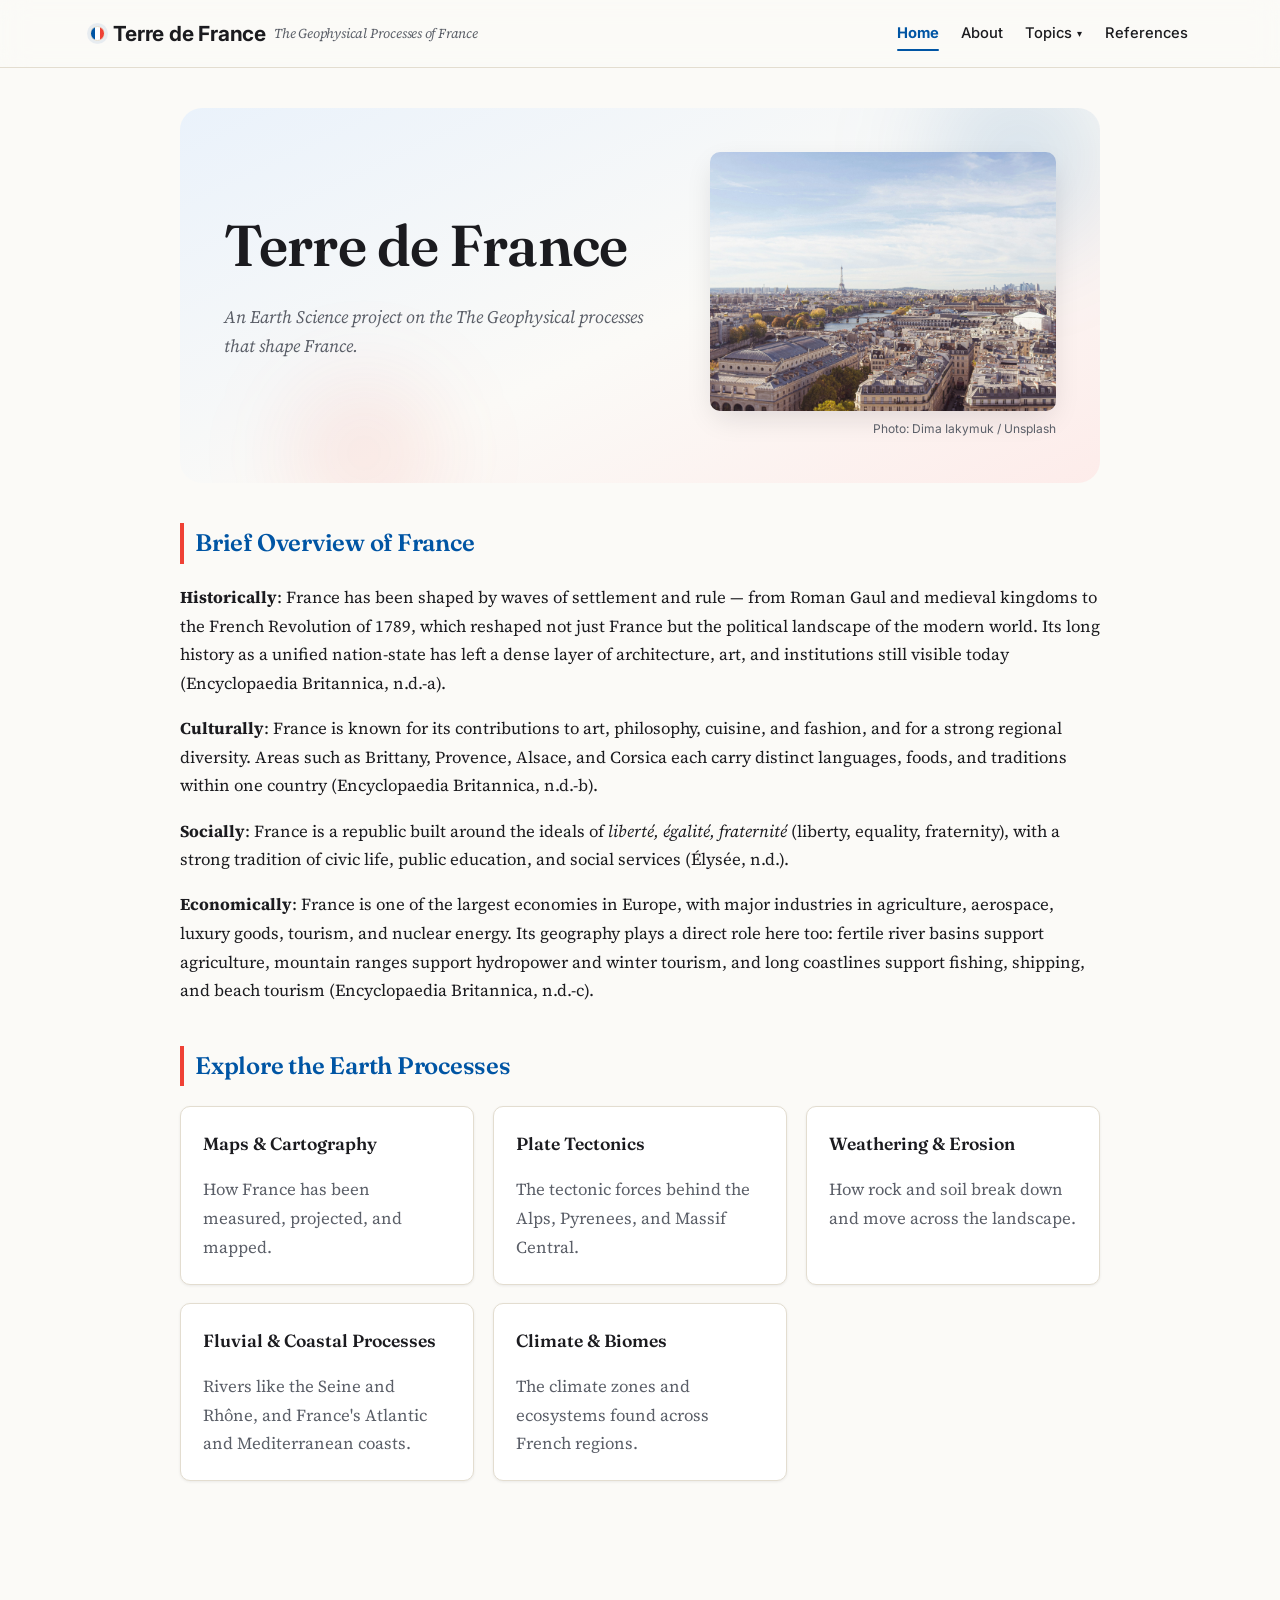
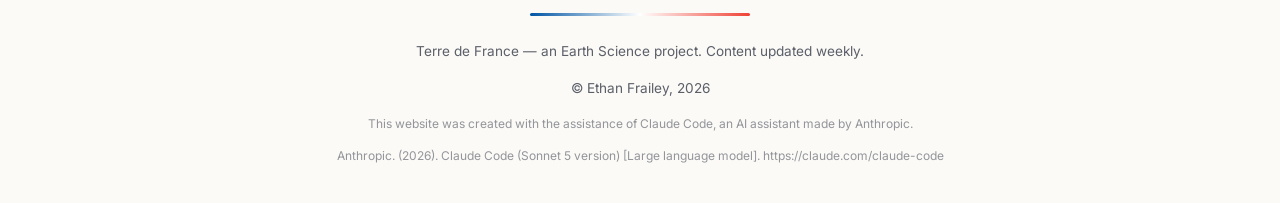
==== commit 7d4c4db0: "Added Copyright information to the footer of all pages." ====
--- a/index.html
+++ b/index.html
@@ -119,6 +119,7 @@
 
   <footer class="site-footer">
     <p>Terre de France &mdash; an Earth Science project. Content updated weekly.</p>
+    <p>&copy; Ethan Frailey, 2026</p>
     <p class="footer-disclaimer">This website was created with the assistance of Claude Code, an AI assistant made by Anthropic.</p>
     <p class="footer-disclaimer">Anthropic. (2026). Claude Code (Sonnet 5 version) [Large language model]. https://claude.com/claude-code</p>
   </footer>
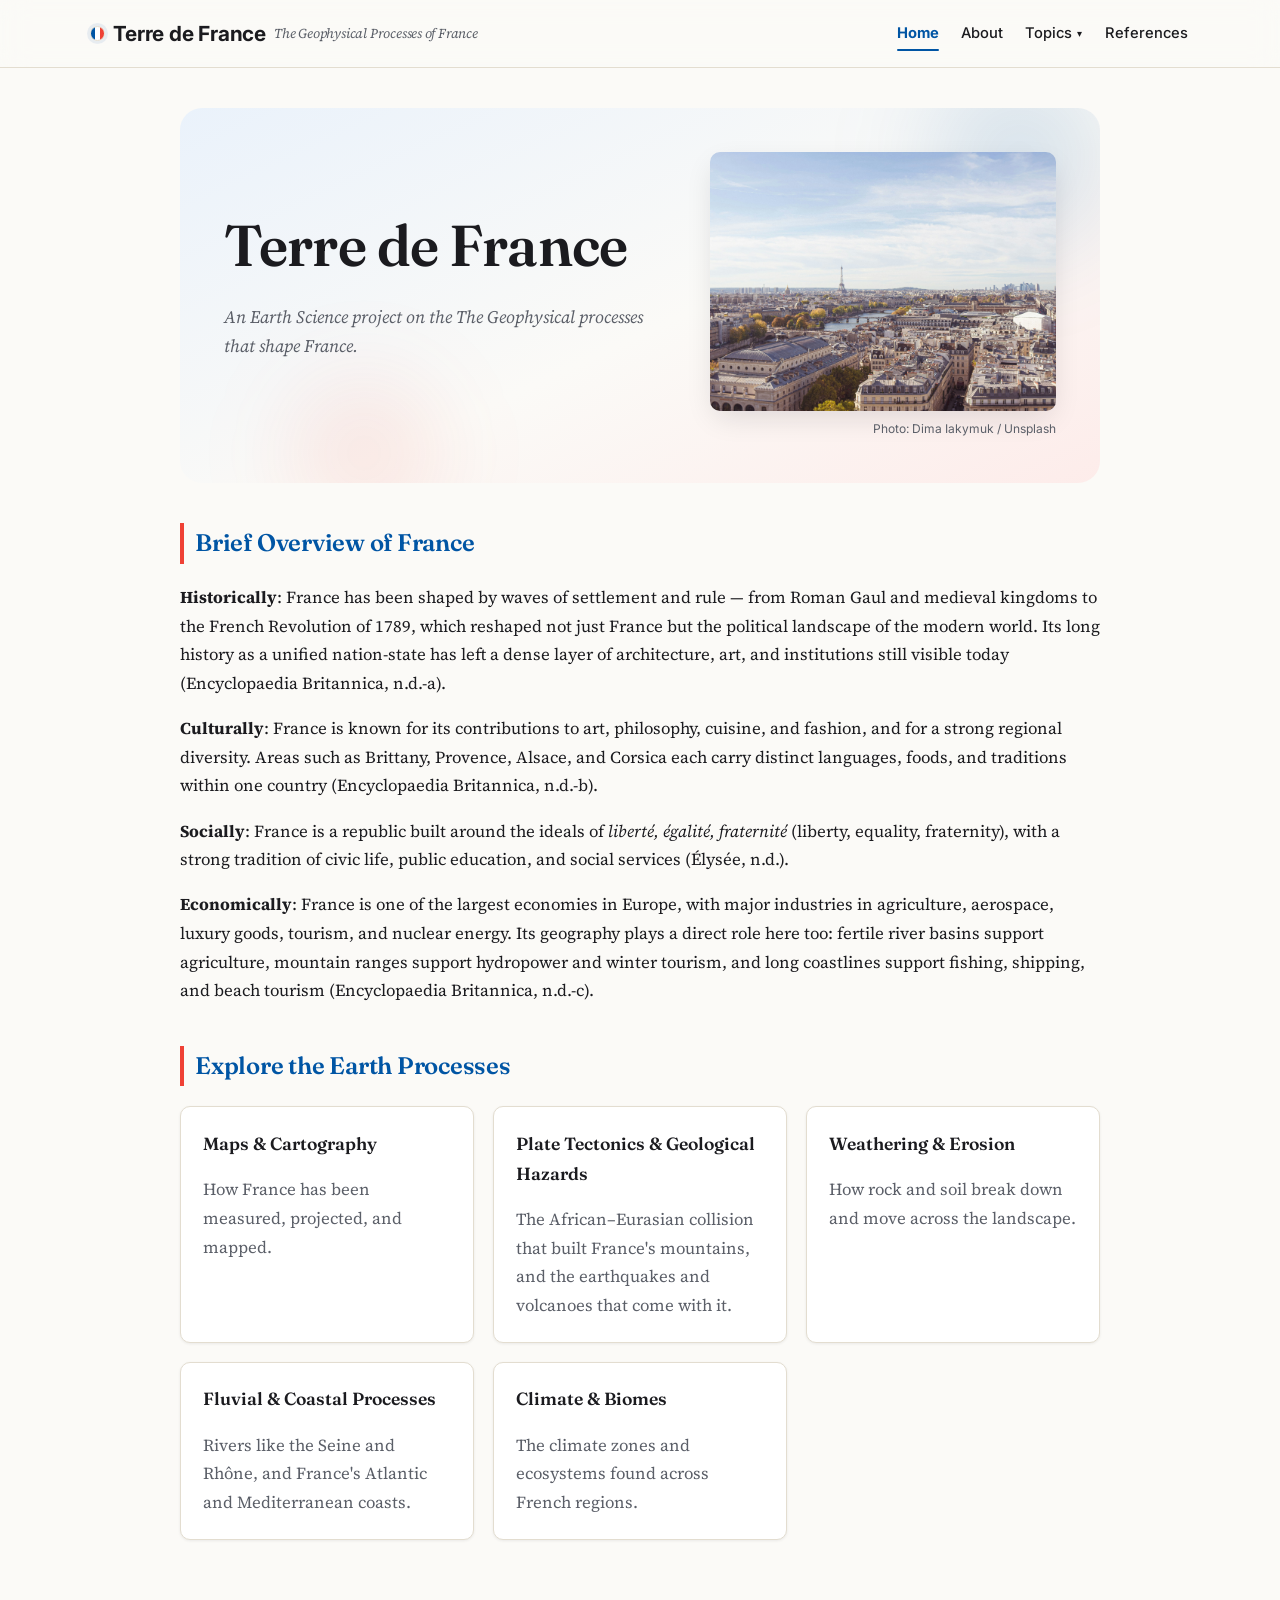
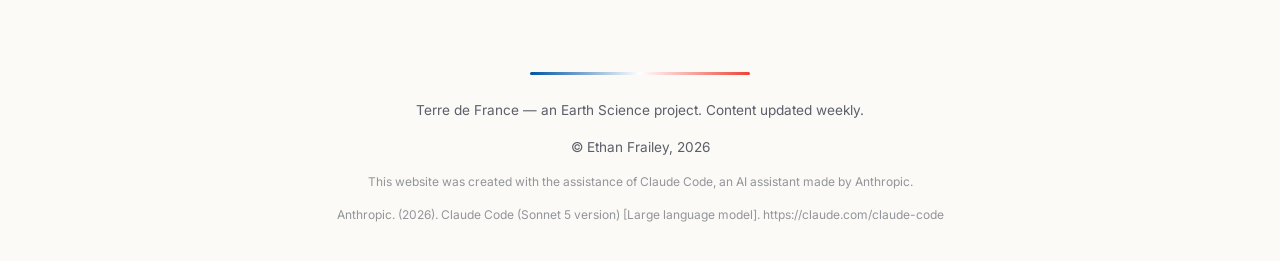
==== commit c3384a98: "This commit is making finishes to the plate tectonics and climate biomes pages. It adds new images a" ====
--- a/index.html
+++ b/index.html
@@ -32,7 +32,7 @@
             </button>
             <ul class="dropdown-menu">
               <li><a href="maps-cartography.html">Maps &amp; Cartography</a></li>
-              <li><a href="plate-tectonics.html">Plate Tectonics</a></li>
+              <li><a href="plate-tectonics.html">Plate Tectonics &amp; Geological Hazards</a></li>
               <li><a href="weathering-erosion.html">Weathering &amp; Erosion</a></li>
               <li><a href="fluvial-coastlines.html">Fluvial &amp; Coastal Processes</a></li>
               <li><a href="climate-biomes.html">Climate &amp; Biomes</a></li>
@@ -98,8 +98,8 @@
           <p>How France has been measured, projected, and mapped.</p>
         </div>
         <div class="card">
-          <h3><a href="plate-tectonics.html">Plate Tectonics</a></h3>
-          <p>The tectonic forces behind the Alps, Pyrenees, and Massif Central.</p>
+          <h3><a href="plate-tectonics.html">Plate Tectonics &amp; Geological Hazards</a></h3>
+          <p>The African&ndash;Eurasian collision that built France's mountains, and the earthquakes and volcanoes that come with it.</p>
         </div>
         <div class="card">
           <h3><a href="weathering-erosion.html">Weathering &amp; Erosion</a></h3>
--- a/css/style.css
+++ b/css/style.css
@@ -572,6 +572,135 @@
   margin: 0.5rem 0 1rem;
 }
 
+/* ---------- Map list (Maps & Cartography page) ---------- */
+.map-list {
+  display: flex;
+  flex-direction: column;
+  gap: 3rem;
+}
+
+.map-block {
+  position: relative;
+  background: var(--color-panel);
+  border: 1px solid var(--color-border);
+  border-radius: var(--radius);
+  padding: 2rem 2.25rem 2.25rem;
+  box-shadow: var(--shadow-sm);
+}
+
+.map-number {
+  display: block;
+  font-family: var(--font-display);
+  font-weight: 700;
+  font-size: 0.95rem;
+  letter-spacing: 0.08em;
+  color: var(--color-blue);
+  margin-bottom: 0.35rem;
+}
+
+.map-block h3 {
+  margin-top: 0;
+  font-size: 1.4rem;
+}
+
+.map-block-figure {
+  margin: 1.25rem 0 1.5rem;
+}
+
+.map-block-figure img {
+  display: block;
+  width: 100%;
+  aspect-ratio: 16 / 9;
+  object-fit: cover;
+  object-position: center;
+  background: #f4f1ea;
+  border: 1px solid var(--color-border);
+  border-radius: var(--radius);
+  box-shadow: var(--shadow-sm);
+}
+
+.map-block-figure--fit img {
+  aspect-ratio: auto;
+  height: auto;
+  object-fit: contain;
+}
+
+.map-block-figure--top img {
+  object-position: top;
+}
+
+.map-block-gallery {
+  display: grid;
+  grid-template-columns: repeat(2, 1fr);
+  gap: 1.25rem;
+  margin: 1.25rem 0 1.5rem;
+}
+
+.map-block-gallery img {
+  display: block;
+  width: 100%;
+  aspect-ratio: 4 / 3;
+  object-fit: cover;
+  border: 1px solid var(--color-border);
+  border-radius: var(--radius);
+  box-shadow: var(--shadow-sm);
+}
+
+.map-block-gallery figcaption {
+  margin-top: 0.4rem;
+}
+
+.figure-note {
+  font-family: var(--font-ui);
+  font-size: 0.82rem;
+  color: var(--color-muted, #6b6255);
+  margin-top: 0.5rem;
+}
+
+.cartographer-bio {
+  display: flex;
+  gap: 1.5rem;
+  align-items: flex-start;
+  flex-wrap: wrap;
+}
+
+.cartographer-figure {
+  flex: 0 0 200px;
+  margin: 0;
+}
+
+.cartographer-figure img {
+  display: block;
+  width: 100%;
+  border: 1px solid var(--color-border);
+  border-radius: var(--radius);
+  box-shadow: var(--shadow-sm);
+}
+
+.cartographer-bio p {
+  flex: 1 1 320px;
+}
+
+.map-block p {
+  font-size: 1.08rem;
+}
+
+.map-placeholder {
+  aspect-ratio: 16 / 9;
+  display: flex;
+  align-items: center;
+  justify-content: center;
+  text-align: center;
+  background: #fff7e6;
+  border: 1px dashed #c9a34e;
+  border-radius: var(--radius);
+  color: #6b5215;
+  font-family: var(--font-ui);
+  font-size: 0.9rem;
+  padding: 1rem;
+  margin: 1.25rem 0 1.5rem;
+}
+
 /* ---------- Research placeholder pages ---------- */
 .research-status {
   display: inline-block;
@@ -682,6 +811,10 @@
 
   .hero-figure {
     max-width: 100%;
+  }
+
+  .map-block-gallery {
+    grid-template-columns: 1fr;
   }
 
   .nav-toggle {
